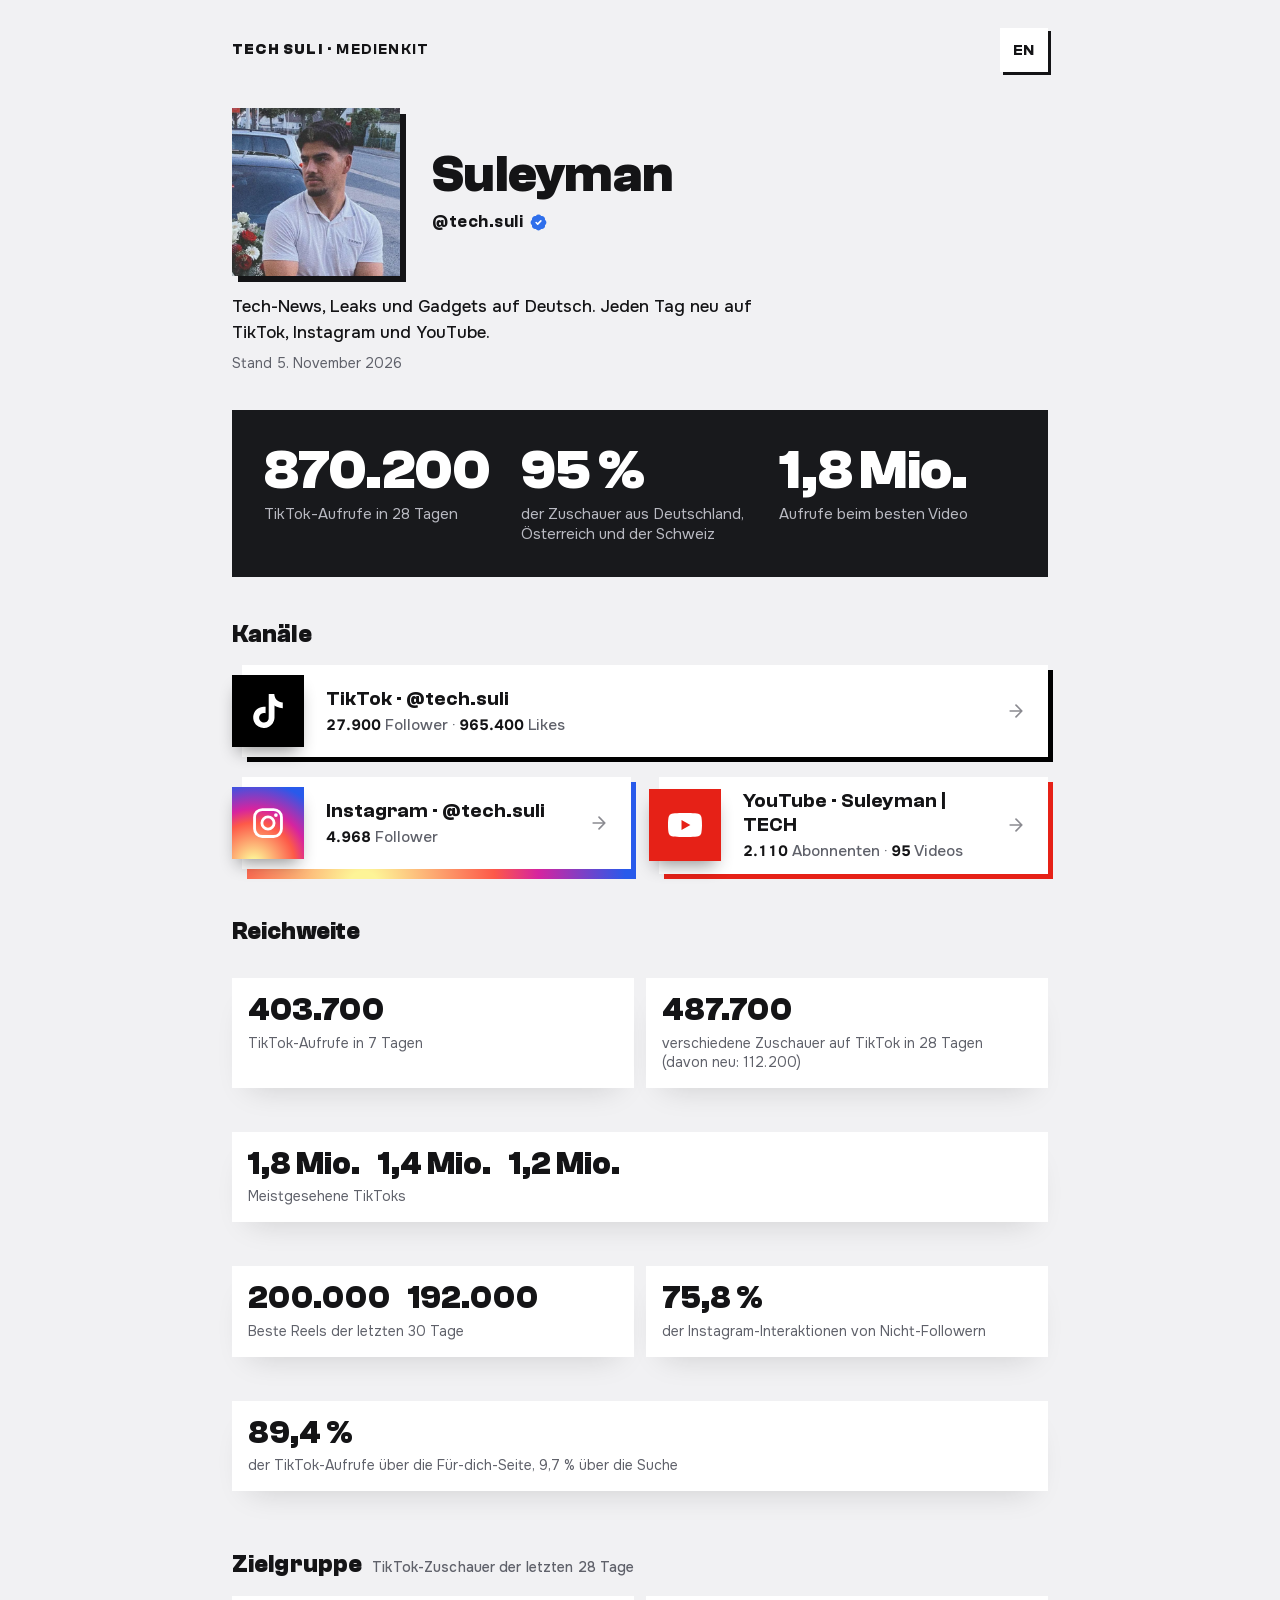
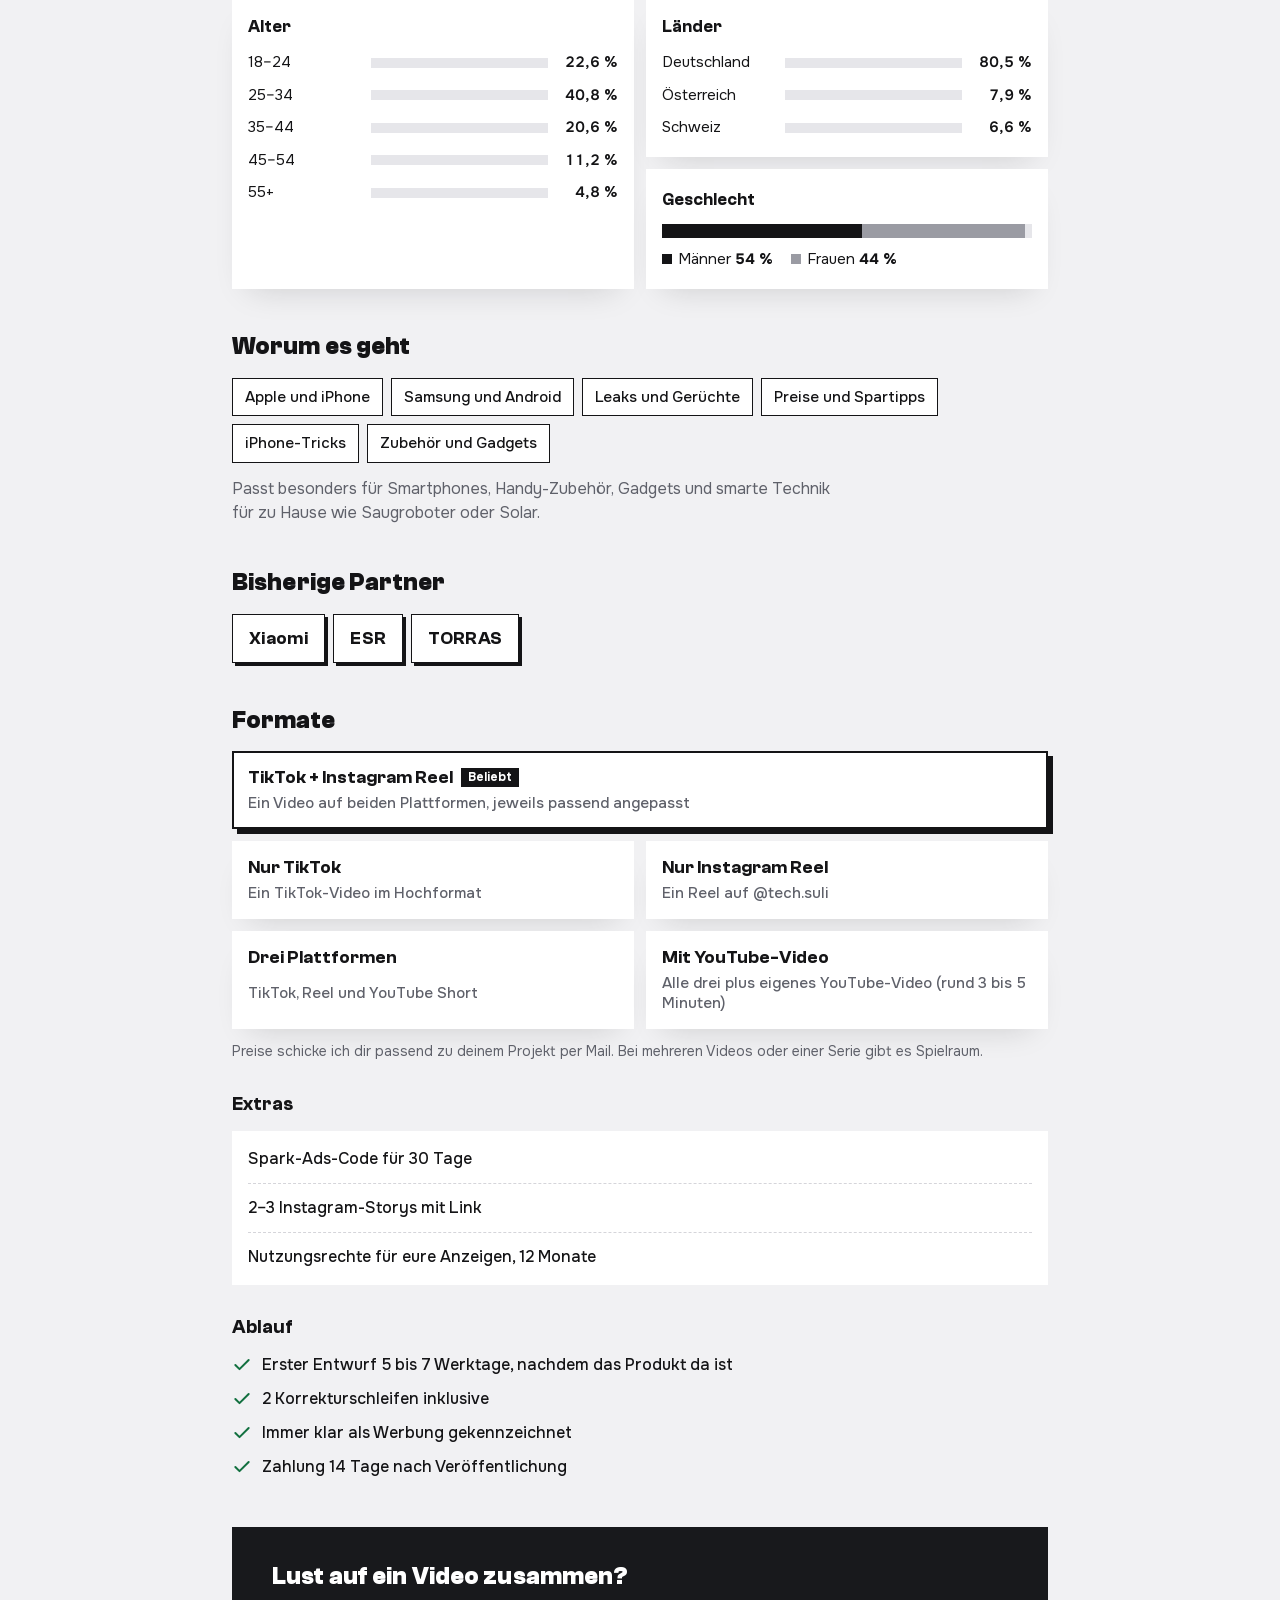
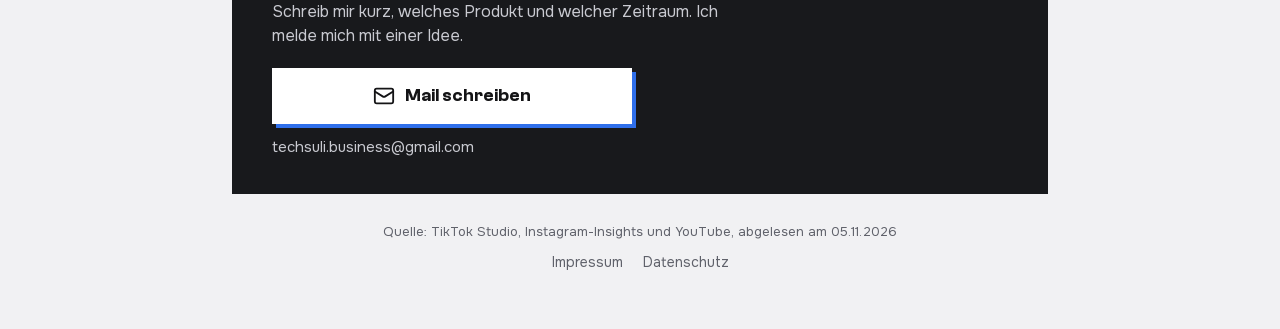
==== kit-ywsc4a/index.html @ cb1f0271 "Medienkit online (Zahlen vom 05.11.2026, ohne Preise) Co-Authored-By: Claude Opus 5.5 <noreply@anthr" ====
<!doctype html>
<html lang="de">
<head>
<meta charset="utf-8">
<meta name="viewport" content="width=device-width, initial-scale=1, viewport-fit=cover">
<title>Tech Suli · Medienkit</title>
<meta name="robots" content="noindex, nofollow, noarchive, nosnippet, noimageindex">
<meta name="googlebot" content="noindex, nofollow">
<meta name="referrer" content="no-referrer">
<meta name="description" content="Zahlen, Zielgruppe und Formate von @tech.suli">
<meta name="theme-color" content="#F1F1F3">
<meta property="og:title" content="Tech Suli · Medienkit">
<meta property="og:description" content="Zahlen, Zielgruppe und Formate von @tech.suli">
<meta property="og:image" content="https://techsuli.de/assets/hero.jpg">
<link rel="alternate" hreflang="en" href="https://techsuli.de/kit-ywsc4a/en/">
<link rel="icon" type="image/png" sizes="96x96" href="../assets/favicon.png?v=2">
<link rel="apple-touch-icon" href="../assets/apple-touch-icon.png?v=2">
<link rel="preload" href="../assets/fonts/clash-grotesk-700.woff2" as="font" type="font/woff2" crossorigin>
<link rel="stylesheet" href="../assets/fonts.css">
<style>
  :root {
    --page: #F1F1F3;
    --band: #18191C;
    --card: #FFFFFF;
    --ink: #141416;
    --ink-2: #5F616A;
    --soft: #E6E6EA;
    --ok: #12703F;
    --blue: #2F6FEB;
    --font: "Clash Grotesk", "Onest", system-ui, sans-serif;
    --body: "Onest", system-ui, sans-serif;
    --ease-out: cubic-bezier(.16, 1, .3, 1);
  }
  *, *::before, *::after { box-sizing: border-box; }
  html { -webkit-text-size-adjust: 100%; }
  body {
    margin: 0; background: var(--page); color: var(--ink);
    font-family: var(--body); font-size: 1rem; line-height: 1.5;
    -webkit-font-smoothing: antialiased; min-height: 100dvh;
  }
  ::selection { background: var(--ink); color: #fff; }
  a { color: inherit; }
  img { display: block; max-width: 100%; }
  :focus-visible { outline: 3px solid var(--blue); outline-offset: 3px; }
  h1, h2, .num, .t, .brand { font-family: var(--font); }
  .wrap { max-width: 880px; margin: 0 auto; padding: max(16px, env(safe-area-inset-top)) 16px 40px; }

  .top { display: flex; align-items: center; justify-content: space-between; gap: 12px; }
  .brand { font-size: .9375rem; font-weight: 600; letter-spacing: .08em; text-transform: uppercase; }
  .brand b { font-weight: 700; }
  .lang {
    display: grid; place-items: center; min-width: 48px; height: 44px; padding: 0 12px;
    background: var(--card); font-family: var(--font); font-weight: 600; letter-spacing: .04em;
    text-decoration: none; box-shadow: 3px 3px 0 var(--ink);
    transition: background-color .2s var(--ease-out), color .2s var(--ease-out);
  }
  .lang:hover { background: var(--ink); color: #fff; }

  /* Kopf: Foto mit hartem Schatten, daneben Name */
  .hero { display: grid; grid-template-columns: 112px minmax(0, 1fr); gap: 20px; align-items: center; margin-top: 24px; }
  .photo { position: relative; aspect-ratio: 1; }
  .photo::before { content: ""; position: absolute; inset: 6px -6px -6px 6px; background: var(--ink); }
  .photo img { position: relative; width: 100%; height: 100%; object-fit: cover; object-position: 55% 18%; }
  h1 { margin: 0; font-size: clamp(2rem, 9vw, 3.25rem); font-weight: 700; line-height: 1; letter-spacing: .005em; }
  .handle { display: inline-flex; align-items: center; gap: 6px; margin: 8px 0 0; font-family: var(--font); font-size: 1.0625rem; font-weight: 600; letter-spacing: .03em; }
  .handle svg { width: 19px; height: 19px; color: var(--blue); }
  .bio { margin: 18px 0 0; font-size: 1.0625rem; font-weight: 500; max-width: 46ch; }
  .stand { margin: 8px 0 0; color: var(--ink-2); font-size: .875rem; }

  /* Dunkles Band mit den drei wichtigsten Zahlen */
  .band { margin: 28px -16px 0; padding: 26px 16px; background: var(--band); color: #fff; display: grid; gap: 20px; }
  .band .num { display: block; font-size: clamp(2.5rem, 13vw, 3.5rem); font-weight: 700; line-height: 1; letter-spacing: -.01em; font-variant-numeric: tabular-nums; }
  .band .lbl { display: block; margin-top: 6px; color: #B9BAC2; font-size: .9375rem; line-height: 1.35; max-width: 28ch; }

  section { margin-top: 44px; }
  h2 { margin: 0 0 16px; font-size: 1.5rem; font-weight: 700; line-height: 1.2; letter-spacing: .005em; display: flex; align-items: baseline; gap: 10px; flex-wrap: wrap; }
  h2 small { font-family: var(--body); font-size: .875rem; font-weight: 500; color: var(--ink-2); }

  /* Kanäle wie auf techsuli.de: weiße Karte, schwarze Kachel steht links heraus, Schatten in Logo-Farbe */
  .channels { list-style: none; margin: 0; padding: 0; display: grid; gap: 20px; }
  .channels li { position: relative; }
  .channels li::before { content: ""; position: absolute; left: 15px; right: -5px; top: 5px; bottom: -5px; background: var(--c, var(--ink)); }
  .item {
    position: relative; z-index: 1;
    display: grid; grid-template-columns: minmax(0, 1fr) 22px; align-items: center; gap: 12px;
    min-height: 92px; margin-left: 10px; padding: 12px 20px 12px 84px;
    background: var(--card); text-decoration: none;
    transition: transform .25s var(--ease-out);
  }
  .item:hover { transform: translate(-2px, -2px); }
  .item:active { transform: translate(3px, 3px); }
  .tile {
    position: absolute; left: -10px; top: 50%; transform: translateY(-50%);
    width: 72px; height: 72px; display: grid; place-items: center;
    color: #fff; box-shadow: 0 10px 16px -6px rgba(20, 20, 22, .45);
  }
  .tile svg { width: 34px; height: 34px; }
  .tt { background: #000; }
  .yt { background: #E62117; }
  .ig { background: radial-gradient(circle at 30% 107%, #fdf497 0%, #fdf497 5%, #fd5949 45%, #d6249f 60%, #285AEB 90%); }
  .c-ig { --c: radial-gradient(circle at 30% 107%, #fdf497 0%, #fdf497 5%, #fd5949 45%, #d6249f 60%, #285AEB 90%); }
  .t { display: block; font-size: 1.25rem; font-weight: 600; line-height: 1.2; }
  .s { display: block; margin-top: 4px; color: var(--ink-2); font-size: .9375rem; font-weight: 500; line-height: 1.35; }
  .s b { color: var(--ink); font-weight: 700; font-variant-numeric: tabular-nums; }
  .arrow { width: 20px; height: 20px; color: #8A8A90; transition: transform .25s var(--ease-out), color .25s var(--ease-out); }
  .item:hover .arrow { transform: translateX(3px); color: var(--ink); }

  /* Kacheln mit Zahlen */
  .stats { display: grid; grid-template-columns: 1fr 1fr; gap: 12px; }
  .stat { background: var(--card); padding: 16px; box-shadow: 0 16px 32px -18px rgba(20, 20, 22, .18); }
  .stat.wide { grid-column: 1 / -1; }
  .stat .num { display: block; font-size: clamp(1.625rem, 7vw, 2rem); font-weight: 700; line-height: 1.05; font-variant-numeric: tabular-nums; }
  .stat .lbl { display: block; margin-top: 6px; color: var(--ink-2); font-size: .875rem; line-height: 1.35; }
  .tops { display: flex; flex-wrap: wrap; gap: 6px 18px; }
  .tops .num { display: inline; }

  /* Balken für Zielgruppe */
  .aud { display: grid; gap: 12px; }
  .box { background: var(--card); padding: 18px 16px; box-shadow: 0 16px 32px -18px rgba(20, 20, 22, .18); }
  .box h3 { margin: 0 0 12px; font-family: var(--font); font-size: 1.0625rem; font-weight: 600; }
  .bars { list-style: none; margin: 0; padding: 0; display: grid; gap: 10px; }
  .bar { display: grid; grid-template-columns: 7.5em minmax(0, 1fr) 4em; align-items: center; gap: 10px; font-size: .9375rem; }
  .bar span:last-child { text-align: right; font-weight: 600; font-variant-numeric: tabular-nums; }
  .track { height: 10px; background: var(--soft); }
  .fill { height: 100%; width: var(--w); background: var(--ink); transform-origin: left; }
  .split { display: flex; height: 14px; margin-top: 4px; }
  .split i { display: block; height: 100%; }
  .split .m { background: var(--ink); }
  .split .w { background: #9A9BA3; }
  .split .o { background: var(--soft); }
  .legend { display: flex; gap: 18px; margin-top: 10px; font-size: .9375rem; }
  .legend b { font-variant-numeric: tabular-nums; }
  .dot { display: inline-block; width: 10px; height: 10px; margin-right: 6px; vertical-align: 0; }

  .chips { list-style: none; margin: 0; padding: 0; display: flex; flex-wrap: wrap; gap: 8px; }
  .chips li { padding: 7px 12px; background: var(--card); border: 1.5px solid var(--ink); font-weight: 500; font-size: .9375rem; }
  .partners li { font-family: var(--font); font-size: 1.125rem; font-weight: 600; letter-spacing: .02em; padding: 10px 16px; box-shadow: 3px 3px 0 var(--ink); }
  .fit { margin: 14px 0 0; color: var(--ink-2); max-width: 60ch; }

  /* Pakete */
  .packs { list-style: none; margin: 0; padding: 0; display: grid; gap: 12px; }
  .pack {
    display: grid; grid-template-columns: minmax(0, 1fr) auto; gap: 4px 16px; align-items: baseline;
    padding: 16px; background: var(--card); box-shadow: 0 16px 32px -18px rgba(20, 20, 22, .18);
  }
  .pack.tip { box-shadow: inset 0 0 0 2px var(--ink), 5px 5px 0 var(--ink); }
  .pack .t { font-size: 1.125rem; }
  .pack .price { font-family: var(--font); font-size: 1.375rem; font-weight: 700; white-space: nowrap; font-variant-numeric: tabular-nums; }
  .pack .s { grid-column: 1 / -1; margin: 0; }
  .tag { display: inline-block; margin-left: 8px; padding: 2px 7px; background: var(--ink); color: #fff; font-family: var(--body); font-size: .75rem; font-weight: 700; vertical-align: 2px; }
  .note { margin: 12px 0 0; color: var(--ink-2); font-size: .875rem; }
  .extras { list-style: none; margin: 0; padding: 4px 16px; background: var(--card); }
  .extras li { display: flex; justify-content: space-between; gap: 16px; padding: 12px 0; border-top: 1.5px dashed #D5D5DA; font-weight: 500; }
  .extras li:first-child { border-top: 0; }
  .extras b { white-space: nowrap; font-variant-numeric: tabular-nums; }
  .steps { list-style: none; margin: 0; padding: 0; display: grid; gap: 10px; }
  .steps li { display: flex; gap: 10px; align-items: flex-start; font-weight: 500; }
  .steps svg { width: 20px; height: 20px; margin-top: 2px; color: var(--ok); flex: none; }
  .sub { margin-top: 28px; }
  .sub h3 { margin: 0 0 12px; font-family: var(--font); font-size: 1.1875rem; font-weight: 600; }

  /* Kontakt */
  .contact { margin-top: 48px; padding: 28px 20px; background: var(--band); color: #fff; }
  .contact h2 { margin-bottom: 8px; }
  .contact p { margin: 0 0 20px; color: #C9CAD1; max-width: 46ch; }
  .mailbtn {
    display: flex; align-items: center; justify-content: center; gap: 10px;
    min-height: 56px; padding: 8px 16px; background: #fff; color: var(--ink);
    font-family: var(--font); font-size: 1.125rem; font-weight: 600; text-decoration: none;
    box-shadow: 4px 4px 0 var(--blue);
    transition: transform .2s var(--ease-out);
  }
  .mailbtn:active { transform: translate(2px, 2px); }
  .mailbtn svg { width: 22px; height: 22px; }
  .addr { display: block; margin-top: 12px; text-align: center; color: #C9CAD1; font-size: .9375rem; overflow-wrap: anywhere; user-select: all; }

  footer { margin-top: 28px; color: var(--ink-2); font-size: .8125rem; text-align: center; padding-bottom: env(safe-area-inset-bottom); }
  footer nav { display: flex; justify-content: center; gap: 20px; margin-top: 10px; font-size: .875rem; }
  footer a { text-decoration: none; }
  footer a:hover { color: var(--ink); text-decoration: underline; text-underline-offset: 3px; }

  @media (prefers-reduced-motion: no-preference) {
    .fill { animation: grow 1s var(--ease-out) both .2s; }
    @keyframes grow { from { transform: scaleX(0); } }
  }
  @media (min-width: 700px) {
    .wrap { padding: 28px 32px 56px; }
    .hero { grid-template-columns: 168px minmax(0, 1fr); gap: 32px; margin-top: 36px; }
    .band { margin: 36px 0 0; padding: 32px; grid-template-columns: repeat(3, 1fr); }
    .channels { grid-template-columns: 1fr 1fr; column-gap: 18px; }
    .channels li:first-child { grid-column: 1 / -1; }
    .aud { grid-template-columns: 1fr 1fr; }
    .aud .box:first-child { grid-row: span 2; }
    .packs { grid-template-columns: 1fr 1fr; }
    .packs li:first-child { grid-column: 1 / -1; }
    .contact { padding: 36px 40px; }
    .mailbtn { max-width: 360px; }
    .addr { text-align: left; }
  }
</style>
</head>
<body>
<svg width="0" height="0" style="position:absolute" aria-hidden="true">
  <symbol id="i-tiktok" viewBox="0 0 24 24"><path fill="currentColor" d="M12.525.02c1.31-.02 2.61-.01 3.91-.02.08 1.53.63 3.09 1.75 4.17 1.12 1.11 2.7 1.62 4.24 1.79v4.03c-1.44-.05-2.89-.35-4.2-.97-.57-.26-1.1-.59-1.62-.93-.01 2.92.01 5.84-.02 8.75-.08 1.4-.54 2.79-1.35 3.94-1.31 1.92-3.58 3.17-5.91 3.21-1.43.08-2.86-.31-4.08-1.03-2.02-1.19-3.44-3.37-3.65-5.71-.02-.5-.03-1-.01-1.49.18-1.9 1.12-3.72 2.58-4.96 1.66-1.44 3.98-2.13 6.15-1.72.02 1.48-.04 2.96-.04 4.44-.99-.32-2.15-.23-3.02.37-.63.41-1.11 1.04-1.36 1.75-.21.51-.15 1.07-.14 1.61.24 1.64 1.82 3.02 3.5 2.87 1.12-.01 2.19-.66 2.77-1.61.19-.33.4-.67.41-1.06.1-1.79.06-3.57.07-5.36.01-4.03-.01-8.05.02-12.07z"/></symbol>
  <symbol id="i-instagram" viewBox="0 0 24 24"><g fill="none" stroke="currentColor" stroke-width="2"><rect x="2.5" y="2.5" width="19" height="19" rx="5.5"/><circle cx="12" cy="12" r="4.3"/></g><circle cx="17.6" cy="6.4" r="1.3" fill="currentColor"/></symbol>
  <symbol id="i-youtube" viewBox="0 0 24 24"><path fill="currentColor" d="M23.498 6.186a3.016 3.016 0 0 0-2.122-2.136C19.505 3.545 12 3.545 12 3.545s-7.505 0-9.377.505A3.017 3.017 0 0 0 .502 6.186C0 8.07 0 12 0 12s0 3.93.502 5.814a3.016 3.016 0 0 0 2.122 2.136c1.871.505 9.376.505 9.376.505s7.505 0 9.377-.505a3.015 3.015 0 0 0 2.122-2.136C24 15.93 24 12 24 12s0-3.93-.502-5.814zM9.545 15.568V8.432L15.818 12l-6.273 3.568z"/></symbol>
  <symbol id="i-mail" viewBox="0 0 24 24"><g fill="none" stroke="currentColor" stroke-width="2" stroke-linecap="round" stroke-linejoin="round"><rect width="20" height="16" x="2" y="4" rx="2"/><path d="m22 7-8.97 5.7a1.94 1.94 0 0 1-2.06 0L2 7"/></g></symbol>
  <symbol id="i-badge" viewBox="0 0 24 24"><path fill="currentColor" d="M3.85 8.62a4 4 0 0 1 4.78-4.77 4 4 0 0 1 6.74 0 4 4 0 0 1 4.78 4.78 4 4 0 0 1 0 6.74 4 4 0 0 1-4.77 4.78 4 4 0 0 1-6.75 0 4 4 0 0 1-4.78-4.77 4 4 0 0 1 0-6.76Z"/><path fill="none" stroke="#fff" stroke-width="2" stroke-linecap="round" stroke-linejoin="round" d="m9 12 2 2 4-4"/></symbol>
  <symbol id="i-check" viewBox="0 0 24 24"><path fill="none" stroke="currentColor" stroke-width="2.4" stroke-linecap="round" stroke-linejoin="round" d="M20 6 9 17l-5-5"/></symbol>
  <symbol id="i-right" viewBox="0 0 24 24"><path fill="none" stroke="currentColor" stroke-width="2" stroke-linecap="round" stroke-linejoin="round" d="M5 12h14m-7-7 7 7-7 7"/></symbol>
</svg>
<main class="wrap">
  <div class="top">
    <span class="brand"><b>Tech Suli</b> · Medienkit</span>
    <a class="lang" href="en/" hreflang="en" lang="en" aria-label="English">EN</a>
  </div>

  <header class="hero">
    <div class="photo"><img src="../assets/hero.webp" width="1000" height="1000" alt="Suleyman"></div>
    <div>
      <h1>Suleyman</h1>
      <p class="handle">@tech.suli <svg aria-hidden="true"><use href="#i-badge"/></svg></p>
    </div>
  </header>
  <p class="bio">Tech-News, Leaks und Gadgets auf Deutsch. Jeden Tag neu auf TikTok, Instagram und YouTube.</p>
  <p class="stand">Stand 5. November 2026</p>

  <div class="band" role="list">
    <p role="listitem" style="margin:0"><span class="num">870.200</span><span class="lbl">TikTok-Aufrufe in 28 Tagen</span></p>
    <p role="listitem" style="margin:0"><span class="num">95 %</span><span class="lbl">der Zuschauer aus Deutschland, Österreich und der Schweiz</span></p>
    <p role="listitem" style="margin:0"><span class="num">1,8 Mio.</span><span class="lbl">Aufrufe beim besten Video</span></p>
  </div>

  <section aria-labelledby="h-kanaele">
    <h2 id="h-kanaele">Kanäle</h2>
    <ul class="channels">
      <li style="--c:#000"><a class="item" href="https://www.tiktok.com/@tech.suli" target="_blank" rel="noopener noreferrer">
        <span class="tile tt"><svg aria-hidden="true"><use href="#i-tiktok"/></svg></span>
        <span><span class="t">TikTok · @tech.suli</span><span class="s"><b>27.900</b> Follower · <b>965.400</b> Likes</span></span>
        <svg class="arrow" aria-hidden="true"><use href="#i-right"/></svg>
      </a></li>
      <li class="c-ig"><a class="item" href="https://www.instagram.com/tech.suli/" target="_blank" rel="noopener noreferrer">
        <span class="tile ig"><svg aria-hidden="true"><use href="#i-instagram"/></svg></span>
        <span><span class="t">Instagram · @tech.suli</span><span class="s"><b>4.968</b> Follower</span></span>
        <svg class="arrow" aria-hidden="true"><use href="#i-right"/></svg>
      </a></li>
      <li style="--c:#E62117"><a class="item" href="https://www.youtube.com/@TechSulii" target="_blank" rel="noopener noreferrer">
        <span class="tile yt"><svg aria-hidden="true"><use href="#i-youtube"/></svg></span>
        <span><span class="t">YouTube · Suleyman | TECH</span><span class="s"><b>2.110</b> Abonnenten · <b>95</b> Videos</span></span>
        <svg class="arrow" aria-hidden="true"><use href="#i-right"/></svg>
      </a></li>
    </ul>
  </section>

  <section aria-labelledby="h-reich">
    <h2 id="h-reich">Reichweite</h2>
    <div class="stats">
      <p class="stat"><span class="num">403.700</span><span class="lbl">TikTok-Aufrufe in 7 Tagen</span></p>
      <p class="stat"><span class="num">487.700</span><span class="lbl">verschiedene Zuschauer auf TikTok in 28 Tagen (davon neu: 112.200)</span></p>
      <p class="stat wide"><span class="tops"><span class="num">1,8 Mio.</span><span class="num">1,4 Mio.</span><span class="num">1,2 Mio.</span></span><span class="lbl">Meistgesehene TikToks</span></p>
      <p class="stat"><span class="tops"><span class="num">200.000</span><span class="num">192.000</span></span><span class="lbl">Beste Reels der letzten 30 Tage</span></p>
      <p class="stat"><span class="num">75,8 %</span><span class="lbl">der Instagram-Interaktionen von Nicht-Followern</span></p>
      <p class="stat wide"><span class="num">89,4 %</span><span class="lbl">der TikTok-Aufrufe über die Für-dich-Seite, 9,7 % über die Suche</span></p>
    </div>
  </section>

  <section aria-labelledby="h-ziel">
    <h2 id="h-ziel">Zielgruppe <small>TikTok-Zuschauer der letzten 28 Tage</small></h2>
    <div class="aud">
      <div class="box"><h3>Alter</h3><ul class="bars">
<li class="bar"><span>18–24</span><span class="track"><span class="fill" style="--w:45.2%"></span></span><span>22,6 %</span></li>
<li class="bar"><span>25–34</span><span class="track"><span class="fill" style="--w:81.6%"></span></span><span>40,8 %</span></li>
<li class="bar"><span>35–44</span><span class="track"><span class="fill" style="--w:41.2%"></span></span><span>20,6 %</span></li>
<li class="bar"><span>45–54</span><span class="track"><span class="fill" style="--w:22.4%"></span></span><span>11,2 %</span></li>
<li class="bar"><span>55+</span><span class="track"><span class="fill" style="--w:9.6%"></span></span><span>4,8 %</span></li>
      </ul></div>
      <div class="box"><h3>Länder</h3><ul class="bars">
<li class="bar"><span>Deutschland</span><span class="track"><span class="fill" style="--w:80.5%"></span></span><span>80,5 %</span></li>
<li class="bar"><span>Österreich</span><span class="track"><span class="fill" style="--w:7.9%"></span></span><span>7,9 %</span></li>
<li class="bar"><span>Schweiz</span><span class="track"><span class="fill" style="--w:6.6%"></span></span><span>6,6 %</span></li>
      </ul></div>
      <div class="box"><h3>Geschlecht</h3>
        <div class="split" aria-hidden="true"><i class="m" style="width:54%"></i><i class="w" style="width:44%"></i><i class="o" style="width:2%"></i></div>
        <p class="legend" style="margin-bottom:0"><span><i class="dot" style="background:var(--ink)"></i>Männer <b>54 %</b></span><span><i class="dot" style="background:#9A9BA3"></i>Frauen <b>44 %</b></span></p>
      </div>
    </div>
  </section>

  <section aria-labelledby="h-themen">
    <h2 id="h-themen">Worum es geht</h2>
    <ul class="chips"><li>Apple und iPhone</li><li>Samsung und Android</li><li>Leaks und Gerüchte</li><li>Preise und Spartipps</li><li>iPhone-Tricks</li><li>Zubehör und Gadgets</li></ul>
    <p class="fit">Passt besonders für Smartphones, Handy-Zubehör, Gadgets und smarte Technik für zu Hause wie Saugroboter oder Solar.</p>
  </section>

  <section aria-labelledby="h-partner">
    <h2 id="h-partner">Bisherige Partner</h2>
    <ul class="chips partners"><li>Xiaomi</li><li>ESR</li><li>TORRAS</li></ul>
  </section>

  <section aria-labelledby="h-pakete">
    <h2 id="h-pakete">Formate</h2>
    <ul class="packs">
<li class="pack tip"><span class="t">TikTok + Instagram Reel<span class="tag">Beliebt</span></span><p class="s">Ein Video auf beiden Plattformen, jeweils passend angepasst</p></li>
<li class="pack"><span class="t">Nur TikTok</span><p class="s">Ein TikTok-Video im Hochformat</p></li>
<li class="pack"><span class="t">Nur Instagram Reel</span><p class="s">Ein Reel auf @tech.suli</p></li>
<li class="pack"><span class="t">Drei Plattformen</span><p class="s">TikTok, Reel und YouTube Short</p></li>
<li class="pack"><span class="t">Mit YouTube-Video</span><p class="s">Alle drei plus eigenes YouTube-Video (rund 3 bis 5 Minuten)</p></li>
    </ul>
    <p class="note">Preise schicke ich dir passend zu deinem Projekt per Mail. Bei mehreren Videos oder einer Serie gibt es Spielraum.</p>
    <div class="sub"><h3>Extras</h3><ul class="extras">
<li><span>Spark-Ads-Code für 30 Tage</span></li>
<li><span>2–3 Instagram-Storys mit Link</span></li>
<li><span>Nutzungsrechte für eure Anzeigen, 12 Monate</span></li>
    </ul></div>
    <div class="sub"><h3>Ablauf</h3><ul class="steps">
<li><svg aria-hidden="true"><use href="#i-check"/></svg><span>Erster Entwurf 5 bis 7 Werktage, nachdem das Produkt da ist</span></li>
<li><svg aria-hidden="true"><use href="#i-check"/></svg><span>2 Korrekturschleifen inklusive</span></li>
<li><svg aria-hidden="true"><use href="#i-check"/></svg><span>Immer klar als Werbung gekennzeichnet</span></li>
<li><svg aria-hidden="true"><use href="#i-check"/></svg><span>Zahlung 14 Tage nach Veröffentlichung</span></li>
    </ul></div>
  </section>

  <section class="contact" aria-labelledby="h-kontakt">
    <h2 id="h-kontakt">Lust auf ein Video zusammen?</h2>
    <p>Schreib mir kurz, welches Produkt und welcher Zeitraum. Ich melde mich mit einer Idee.</p>
    <a class="mailbtn" href="mailto:techsuli.business@gmail.com?subject=Kooperation%20mit%20%40tech.suli"><svg aria-hidden="true"><use href="#i-mail"/></svg>Mail schreiben</a>
    <span class="addr">techsuli.business@gmail.com</span>
  </section>

  <footer>
    <p style="margin:0">Quelle: TikTok Studio, Instagram-Insights und YouTube, abgelesen am 05.11.2026</p>
    <nav><a href="../impressum.html">Impressum</a><a href="../datenschutz.html">Datenschutz</a></nav>
  </footer>
</main>
</body>
</html>
---- assets/fonts.css ----
/* Lokal gehostet (kein Google-Server-Aufruf, DSGVO-freundlich) */
@font-face {
  font-family: "Schibsted Grotesk";
  src: url("fonts/schibsted-normal-400-900.woff2") format("woff2");
  font-weight: 400 900;
  font-style: normal;
  font-display: swap;
}
@font-face {
  font-family: "Onest";
  src: url("fonts/onest-normal-300-800.woff2") format("woff2");
  font-weight: 300 800;
  font-style: normal;
  font-display: swap;
}
/* Clash Grotesk von Fontshare (ITF Free Font License), lokal gehostet */
@font-face {
  font-family: "Clash Grotesk";
  src: url("fonts/clash-grotesk-500.woff2") format("woff2");
  font-weight: 500;
  font-style: normal;
  font-display: swap;
}
@font-face {
  font-family: "Clash Grotesk";
  src: url("fonts/clash-grotesk-600.woff2") format("woff2");
  font-weight: 600;
  font-style: normal;
  font-display: swap;
}
@font-face {
  font-family: "Clash Grotesk";
  src: url("fonts/clash-grotesk-700.woff2") format("woff2");
  font-weight: 700;
  font-style: normal;
  font-display: swap;
}
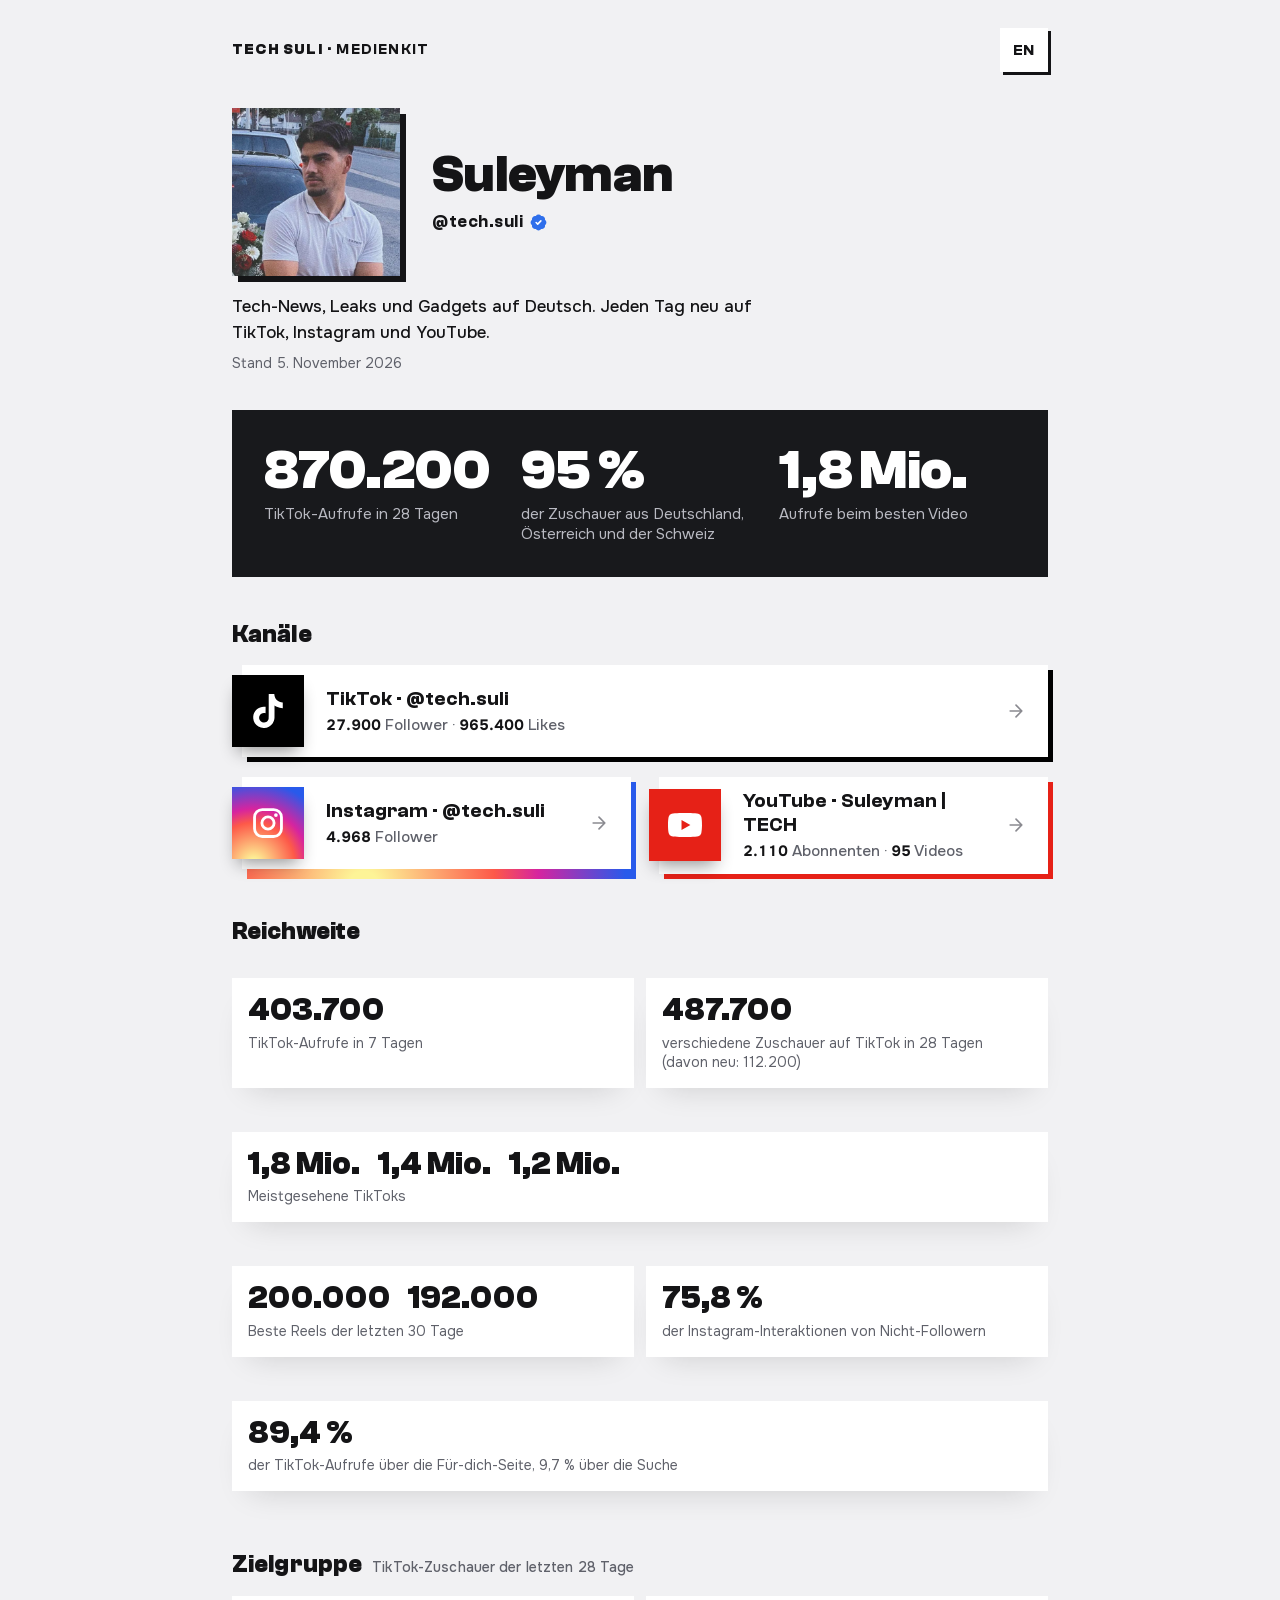
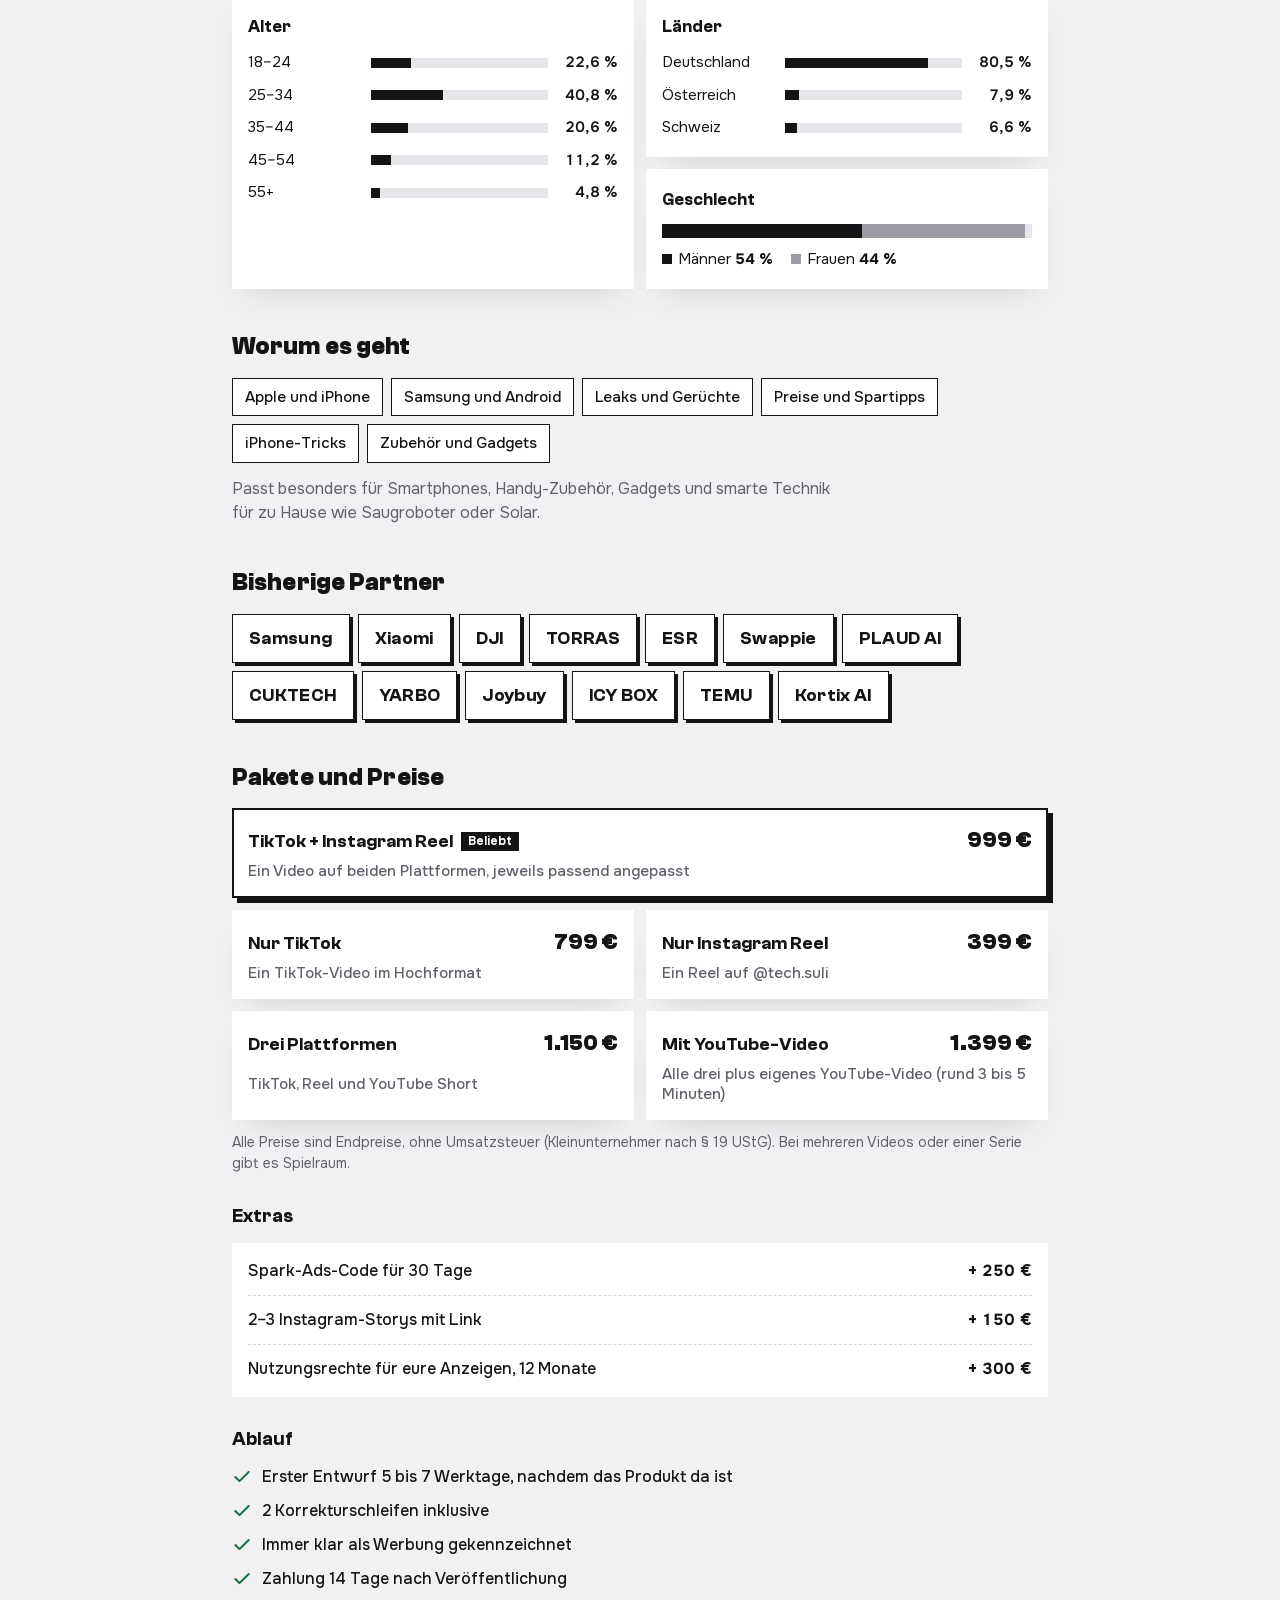
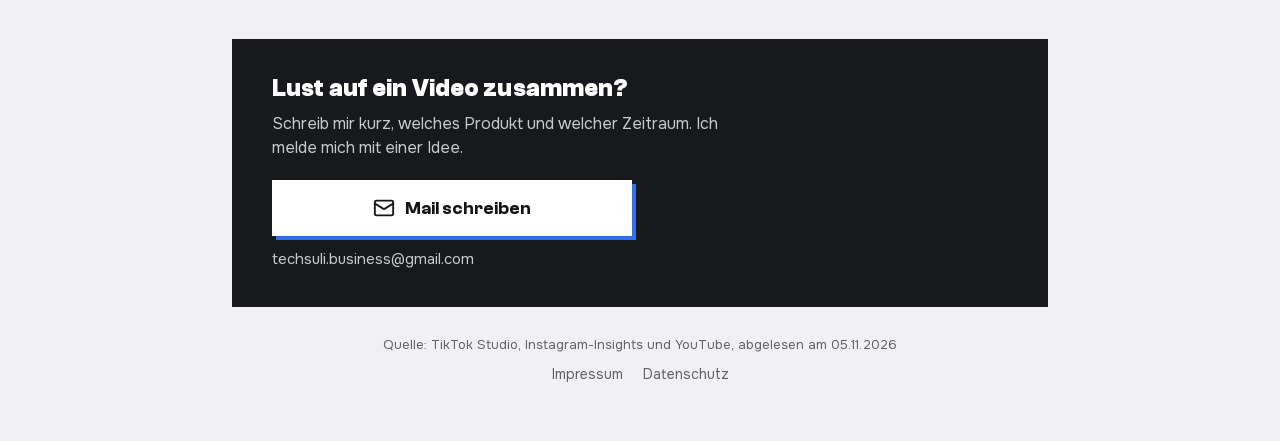
==== commit aa5209c5: "Medienkit: Preise, alle bisherigen Partner, Balken gefüllt" ====
--- a/kit-ywsc4a/index.html
+++ b/kit-ywsc4a/index.html
@@ -121,8 +121,8 @@
   .bars { list-style: none; margin: 0; padding: 0; display: grid; gap: 10px; }
   .bar { display: grid; grid-template-columns: 7.5em minmax(0, 1fr) 4em; align-items: center; gap: 10px; font-size: .9375rem; }
   .bar span:last-child { text-align: right; font-weight: 600; font-variant-numeric: tabular-nums; }
-  .track { height: 10px; background: var(--soft); }
-  .fill { height: 100%; width: var(--w); background: var(--ink); transform-origin: left; }
+  .track { display: block; height: 10px; background: var(--soft); }
+  .fill { display: block; height: 100%; width: var(--w); background: var(--ink); transform-origin: left; }
   .split { display: flex; height: 14px; margin-top: 4px; }
   .split i { display: block; height: 100%; }
   .split .m { background: var(--ink); }
@@ -268,11 +268,11 @@
     <h2 id="h-ziel">Zielgruppe <small>TikTok-Zuschauer der letzten 28 Tage</small></h2>
     <div class="aud">
       <div class="box"><h3>Alter</h3><ul class="bars">
-<li class="bar"><span>18–24</span><span class="track"><span class="fill" style="--w:45.2%"></span></span><span>22,6 %</span></li>
-<li class="bar"><span>25–34</span><span class="track"><span class="fill" style="--w:81.6%"></span></span><span>40,8 %</span></li>
-<li class="bar"><span>35–44</span><span class="track"><span class="fill" style="--w:41.2%"></span></span><span>20,6 %</span></li>
-<li class="bar"><span>45–54</span><span class="track"><span class="fill" style="--w:22.4%"></span></span><span>11,2 %</span></li>
-<li class="bar"><span>55+</span><span class="track"><span class="fill" style="--w:9.6%"></span></span><span>4,8 %</span></li>
+<li class="bar"><span>18–24</span><span class="track"><span class="fill" style="--w:22.6%"></span></span><span>22,6 %</span></li>
+<li class="bar"><span>25–34</span><span class="track"><span class="fill" style="--w:40.8%"></span></span><span>40,8 %</span></li>
+<li class="bar"><span>35–44</span><span class="track"><span class="fill" style="--w:20.6%"></span></span><span>20,6 %</span></li>
+<li class="bar"><span>45–54</span><span class="track"><span class="fill" style="--w:11.2%"></span></span><span>11,2 %</span></li>
+<li class="bar"><span>55+</span><span class="track"><span class="fill" style="--w:4.8%"></span></span><span>4,8 %</span></li>
       </ul></div>
       <div class="box"><h3>Länder</h3><ul class="bars">
 <li class="bar"><span>Deutschland</span><span class="track"><span class="fill" style="--w:80.5%"></span></span><span>80,5 %</span></li>
@@ -294,23 +294,23 @@
 
   <section aria-labelledby="h-partner">
     <h2 id="h-partner">Bisherige Partner</h2>
-    <ul class="chips partners"><li>Xiaomi</li><li>ESR</li><li>TORRAS</li></ul>
+    <ul class="chips partners"><li>Samsung</li><li>Xiaomi</li><li>DJI</li><li>TORRAS</li><li>ESR</li><li>Swappie</li><li>PLAUD AI</li><li>CUKTECH</li><li>YARBO</li><li>Joybuy</li><li>ICY BOX</li><li>TEMU</li><li>Kortix AI</li></ul>
   </section>
 
   <section aria-labelledby="h-pakete">
-    <h2 id="h-pakete">Formate</h2>
+    <h2 id="h-pakete">Pakete und Preise</h2>
     <ul class="packs">
-<li class="pack tip"><span class="t">TikTok + Instagram Reel<span class="tag">Beliebt</span></span><p class="s">Ein Video auf beiden Plattformen, jeweils passend angepasst</p></li>
-<li class="pack"><span class="t">Nur TikTok</span><p class="s">Ein TikTok-Video im Hochformat</p></li>
-<li class="pack"><span class="t">Nur Instagram Reel</span><p class="s">Ein Reel auf @tech.suli</p></li>
-<li class="pack"><span class="t">Drei Plattformen</span><p class="s">TikTok, Reel und YouTube Short</p></li>
-<li class="pack"><span class="t">Mit YouTube-Video</span><p class="s">Alle drei plus eigenes YouTube-Video (rund 3 bis 5 Minuten)</p></li>
+<li class="pack tip"><span class="t">TikTok + Instagram Reel<span class="tag">Beliebt</span></span><span class="price">999 €</span><p class="s">Ein Video auf beiden Plattformen, jeweils passend angepasst</p></li>
+<li class="pack"><span class="t">Nur TikTok</span><span class="price">799 €</span><p class="s">Ein TikTok-Video im Hochformat</p></li>
+<li class="pack"><span class="t">Nur Instagram Reel</span><span class="price">399 €</span><p class="s">Ein Reel auf @tech.suli</p></li>
+<li class="pack"><span class="t">Drei Plattformen</span><span class="price">1.150 €</span><p class="s">TikTok, Reel und YouTube Short</p></li>
+<li class="pack"><span class="t">Mit YouTube-Video</span><span class="price">1.399 €</span><p class="s">Alle drei plus eigenes YouTube-Video (rund 3 bis 5 Minuten)</p></li>
     </ul>
-    <p class="note">Preise schicke ich dir passend zu deinem Projekt per Mail. Bei mehreren Videos oder einer Serie gibt es Spielraum.</p>
+    <p class="note">Alle Preise sind Endpreise, ohne Umsatzsteuer (Kleinunternehmer nach § 19 UStG). Bei mehreren Videos oder einer Serie gibt es Spielraum.</p>
     <div class="sub"><h3>Extras</h3><ul class="extras">
-<li><span>Spark-Ads-Code für 30 Tage</span></li>
-<li><span>2–3 Instagram-Storys mit Link</span></li>
-<li><span>Nutzungsrechte für eure Anzeigen, 12 Monate</span></li>
+<li><span>Spark-Ads-Code für 30 Tage</span><b>+ 250 €</b></li>
+<li><span>2–3 Instagram-Storys mit Link</span><b>+ 150 €</b></li>
+<li><span>Nutzungsrechte für eure Anzeigen, 12 Monate</span><b>+ 300 €</b></li>
     </ul></div>
     <div class="sub"><h3>Ablauf</h3><ul class="steps">
 <li><svg aria-hidden="true"><use href="#i-check"/></svg><span>Erster Entwurf 5 bis 7 Werktage, nachdem das Produkt da ist</span></li>
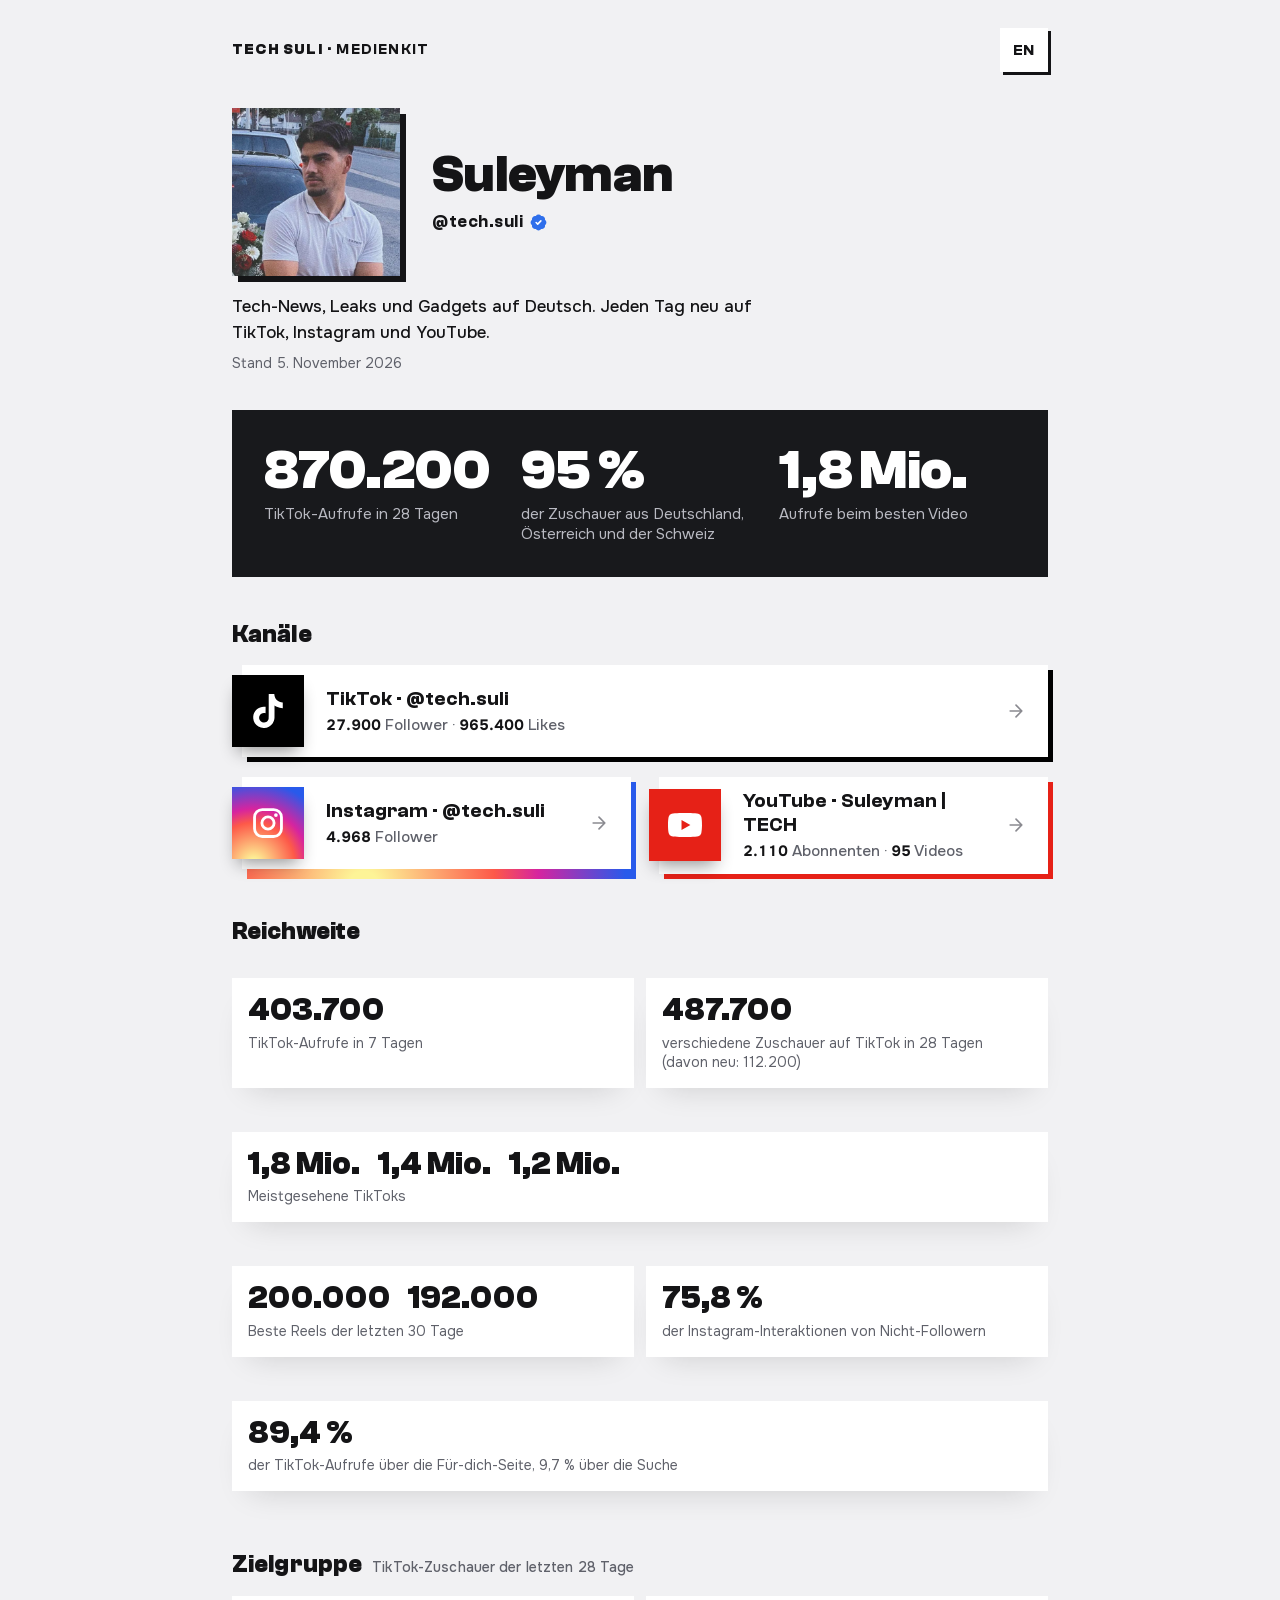
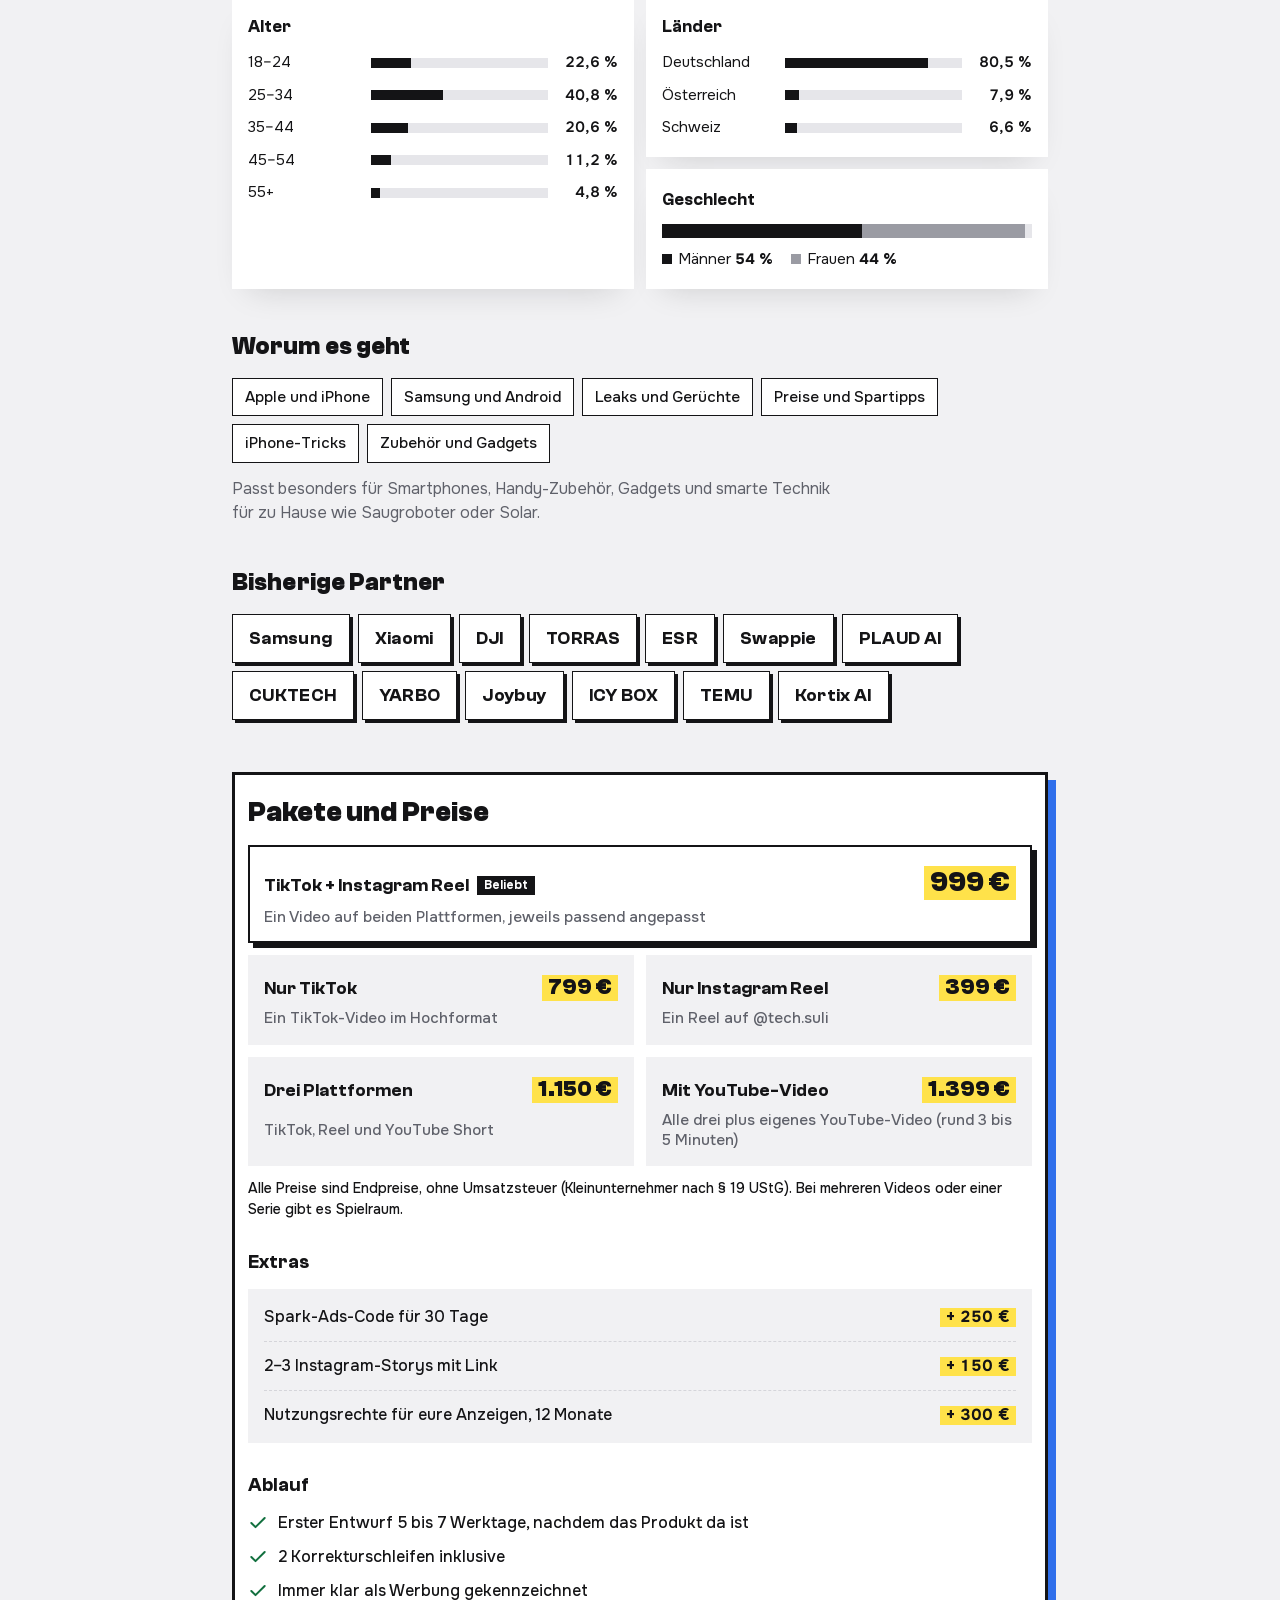
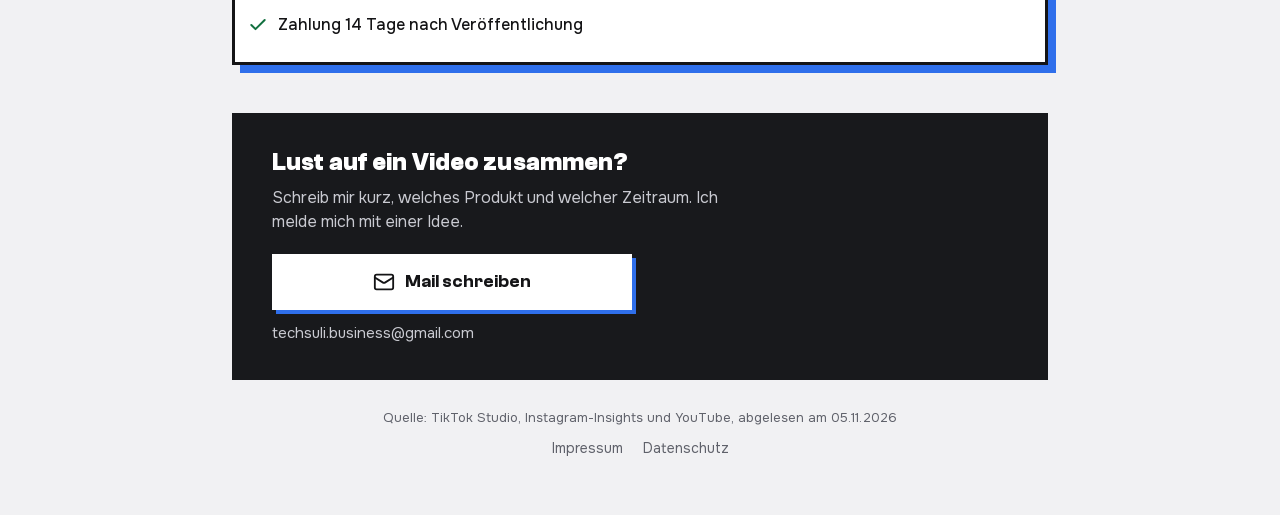
==== commit 1f8b4132: "Medienkit: Preis-Bereich hervorgehoben" ====
--- a/kit-ywsc4a/index.html
+++ b/kit-ywsc4a/index.html
@@ -26,6 +26,7 @@
     --ink-2: #5F616A;
     --soft: #E6E6EA;
     --ok: #12703F;
+    --mark: #FFE24A;
     --blue: #2F6FEB;
     --font: "Clash Grotesk", "Onest", system-ui, sans-serif;
     --body: "Onest", system-ui, sans-serif;
@@ -147,6 +148,14 @@
   .pack .t { font-size: 1.125rem; }
   .pack .price { font-family: var(--font); font-size: 1.375rem; font-weight: 700; white-space: nowrap; font-variant-numeric: tabular-nums; }
   .pack .s { grid-column: 1 / -1; margin: 0; }
+  /* Preis-Bereich hebt sich ab: weißer Rahmen mit hartem blauem Schatten, Preise mit gelbem Textmarker */
+  .prices { margin-top: 52px; padding: 24px 16px 28px; background: var(--card); box-shadow: inset 0 0 0 3px var(--ink), 8px 8px 0 var(--blue); }
+  .prices h2 { font-size: 1.75rem; }
+  .prices .pack, .prices .extras { background: var(--page); box-shadow: none; }
+  .prices .pack.tip { background: var(--card); box-shadow: inset 0 0 0 2px var(--ink), 5px 5px 0 var(--ink); }
+  .prices .price, .prices .extras b { padding: 0 6px; background: linear-gradient(transparent 12%, var(--mark) 12%, var(--mark) 92%, transparent 92%); }
+  .prices .pack.tip .price { font-size: 1.75rem; }
+  .prices .note { color: var(--ink); font-weight: 500; }
   .tag { display: inline-block; margin-left: 8px; padding: 2px 7px; background: var(--ink); color: #fff; font-family: var(--body); font-size: .75rem; font-weight: 700; vertical-align: 2px; }
   .note { margin: 12px 0 0; color: var(--ink-2); font-size: .875rem; }
   .extras { list-style: none; margin: 0; padding: 4px 16px; background: var(--card); }
@@ -297,7 +306,7 @@
     <ul class="chips partners"><li>Samsung</li><li>Xiaomi</li><li>DJI</li><li>TORRAS</li><li>ESR</li><li>Swappie</li><li>PLAUD AI</li><li>CUKTECH</li><li>YARBO</li><li>Joybuy</li><li>ICY BOX</li><li>TEMU</li><li>Kortix AI</li></ul>
   </section>
 
-  <section aria-labelledby="h-pakete">
+  <section class="prices" aria-labelledby="h-pakete">
     <h2 id="h-pakete">Pakete und Preise</h2>
     <ul class="packs">
 <li class="pack tip"><span class="t">TikTok + Instagram Reel<span class="tag">Beliebt</span></span><span class="price">999 €</span><p class="s">Ein Video auf beiden Plattformen, jeweils passend angepasst</p></li>
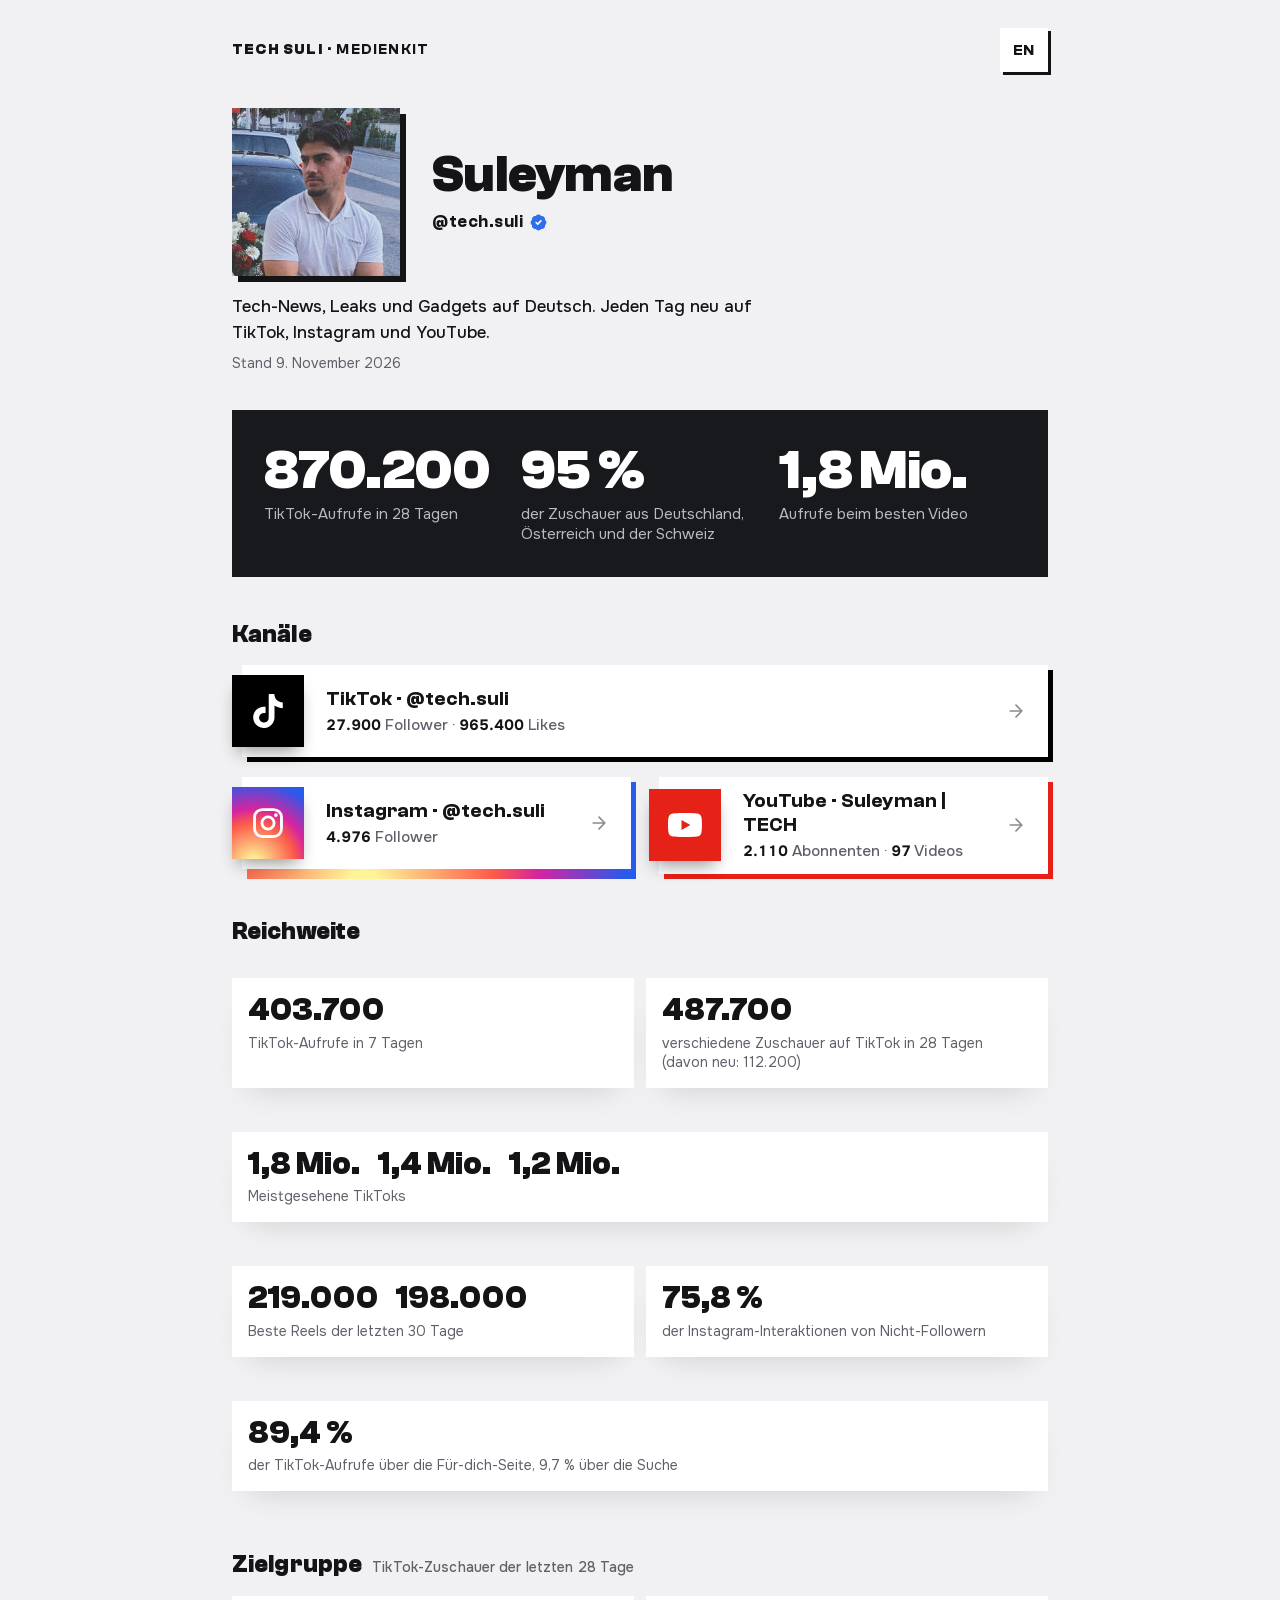
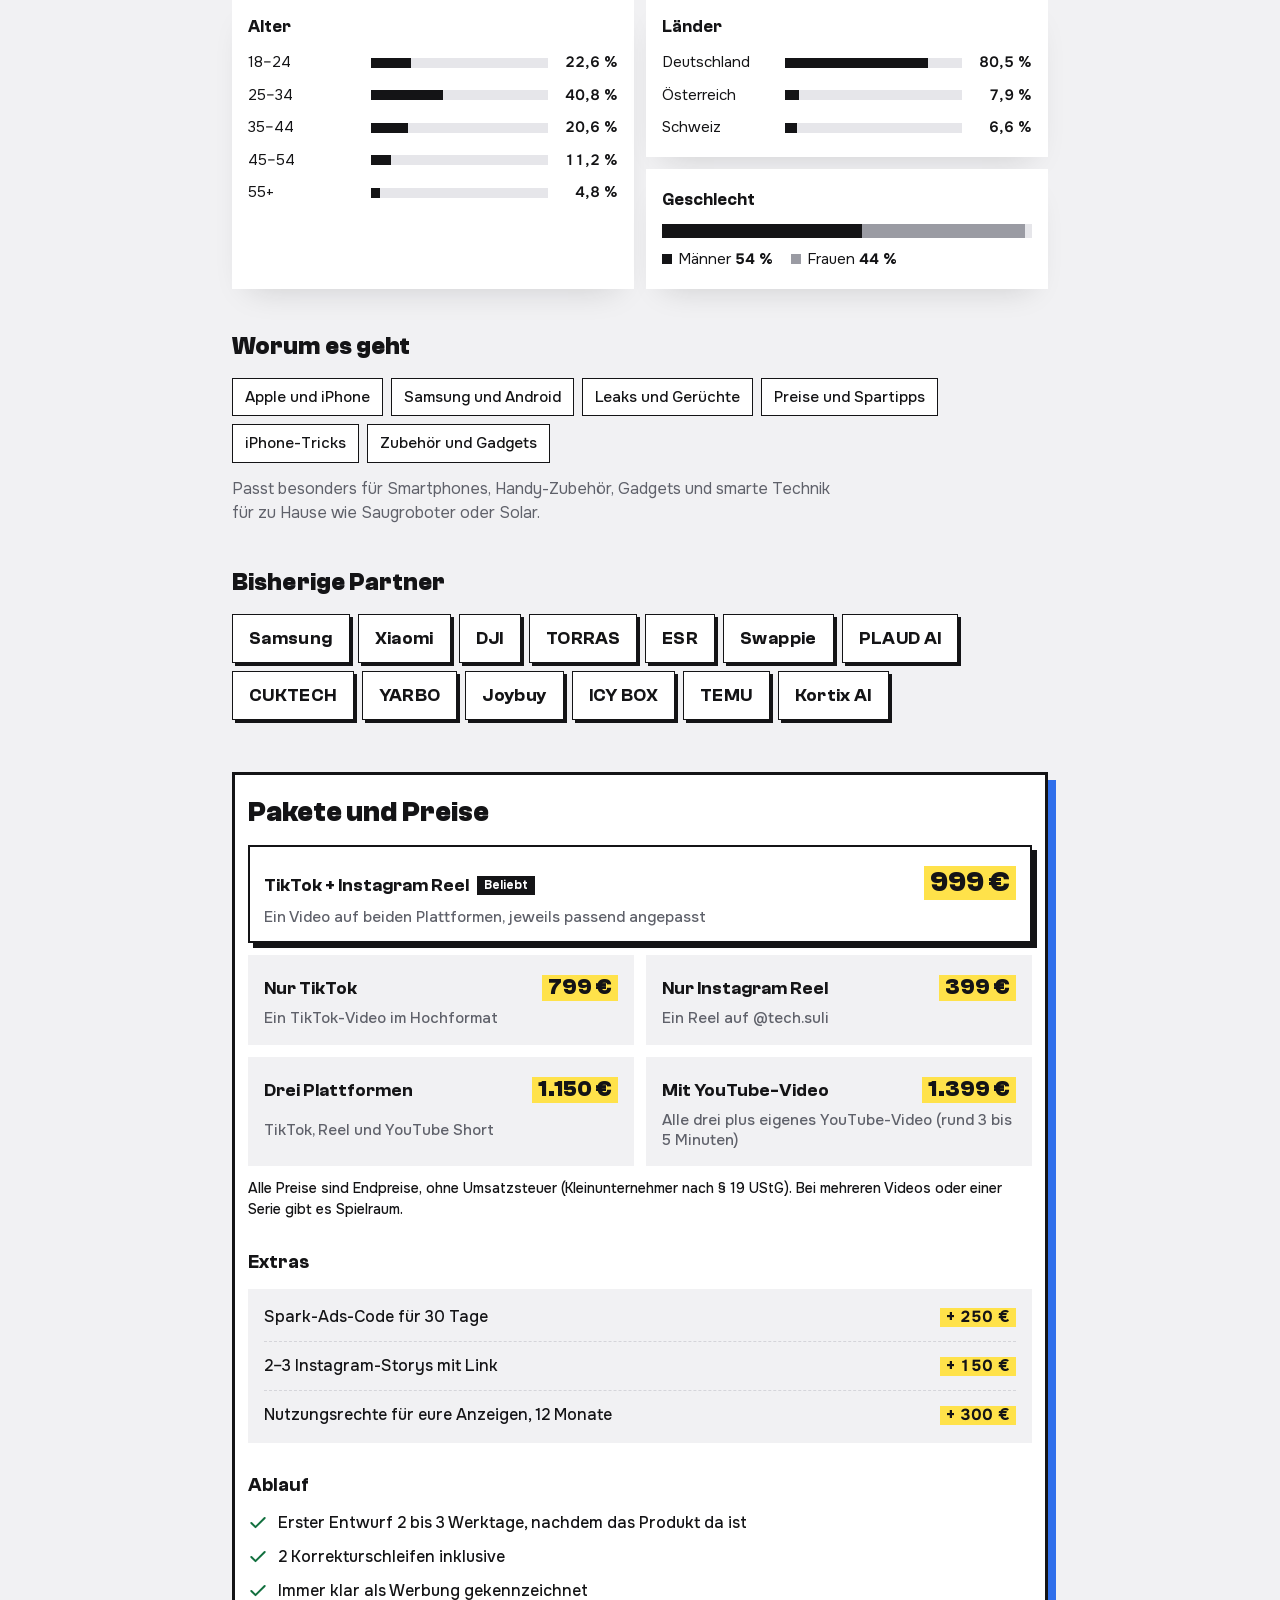
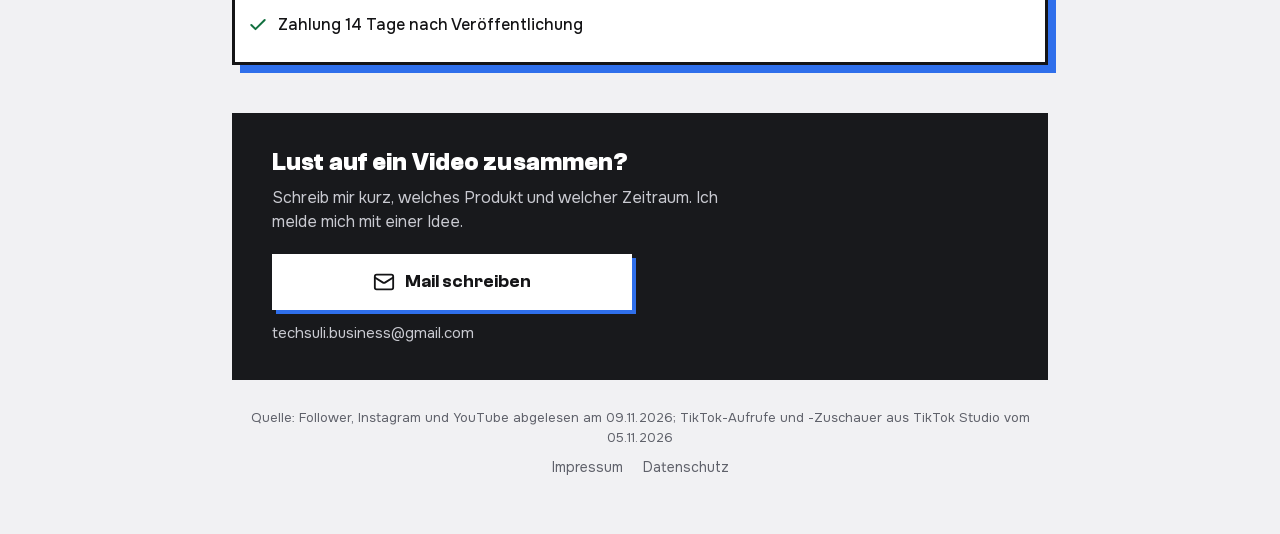
==== commit 57d210be: "Medienkit: erster Entwurf in 2 bis 3 Werktagen Co-Authored-By: Claude Opus 5.5 <noreply@anthropic.co" ====
--- a/kit-ywsc4a/index.html
+++ b/kit-ywsc4a/index.html
@@ -232,7 +232,7 @@
     </div>
   </header>
   <p class="bio">Tech-News, Leaks und Gadgets auf Deutsch. Jeden Tag neu auf TikTok, Instagram und YouTube.</p>
-  <p class="stand">Stand 5. November 2026</p>
+  <p class="stand">Stand 9. November 2026</p>
 
   <div class="band" role="list">
     <p role="listitem" style="margin:0"><span class="num">870.200</span><span class="lbl">TikTok-Aufrufe in 28 Tagen</span></p>
@@ -250,12 +250,12 @@
       </a></li>
       <li class="c-ig"><a class="item" href="https://www.instagram.com/tech.suli/" target="_blank" rel="noopener noreferrer">
         <span class="tile ig"><svg aria-hidden="true"><use href="#i-instagram"/></svg></span>
-        <span><span class="t">Instagram · @tech.suli</span><span class="s"><b>4.968</b> Follower</span></span>
+        <span><span class="t">Instagram · @tech.suli</span><span class="s"><b>4.976</b> Follower</span></span>
         <svg class="arrow" aria-hidden="true"><use href="#i-right"/></svg>
       </a></li>
       <li style="--c:#E62117"><a class="item" href="https://www.youtube.com/@TechSulii" target="_blank" rel="noopener noreferrer">
         <span class="tile yt"><svg aria-hidden="true"><use href="#i-youtube"/></svg></span>
-        <span><span class="t">YouTube · Suleyman | TECH</span><span class="s"><b>2.110</b> Abonnenten · <b>95</b> Videos</span></span>
+        <span><span class="t">YouTube · Suleyman | TECH</span><span class="s"><b>2.110</b> Abonnenten · <b>97</b> Videos</span></span>
         <svg class="arrow" aria-hidden="true"><use href="#i-right"/></svg>
       </a></li>
     </ul>
@@ -267,7 +267,7 @@
       <p class="stat"><span class="num">403.700</span><span class="lbl">TikTok-Aufrufe in 7 Tagen</span></p>
       <p class="stat"><span class="num">487.700</span><span class="lbl">verschiedene Zuschauer auf TikTok in 28 Tagen (davon neu: 112.200)</span></p>
       <p class="stat wide"><span class="tops"><span class="num">1,8 Mio.</span><span class="num">1,4 Mio.</span><span class="num">1,2 Mio.</span></span><span class="lbl">Meistgesehene TikToks</span></p>
-      <p class="stat"><span class="tops"><span class="num">200.000</span><span class="num">192.000</span></span><span class="lbl">Beste Reels der letzten 30 Tage</span></p>
+      <p class="stat"><span class="tops"><span class="num">219.000</span><span class="num">198.000</span></span><span class="lbl">Beste Reels der letzten 30 Tage</span></p>
       <p class="stat"><span class="num">75,8 %</span><span class="lbl">der Instagram-Interaktionen von Nicht-Followern</span></p>
       <p class="stat wide"><span class="num">89,4 %</span><span class="lbl">der TikTok-Aufrufe über die Für-dich-Seite, 9,7 % über die Suche</span></p>
     </div>
@@ -322,7 +322,7 @@
 <li><span>Nutzungsrechte für eure Anzeigen, 12 Monate</span><b>+ 300 €</b></li>
     </ul></div>
     <div class="sub"><h3>Ablauf</h3><ul class="steps">
-<li><svg aria-hidden="true"><use href="#i-check"/></svg><span>Erster Entwurf 5 bis 7 Werktage, nachdem das Produkt da ist</span></li>
+<li><svg aria-hidden="true"><use href="#i-check"/></svg><span>Erster Entwurf 2 bis 3 Werktage, nachdem das Produkt da ist</span></li>
 <li><svg aria-hidden="true"><use href="#i-check"/></svg><span>2 Korrekturschleifen inklusive</span></li>
 <li><svg aria-hidden="true"><use href="#i-check"/></svg><span>Immer klar als Werbung gekennzeichnet</span></li>
 <li><svg aria-hidden="true"><use href="#i-check"/></svg><span>Zahlung 14 Tage nach Veröffentlichung</span></li>
@@ -337,7 +337,7 @@
   </section>
 
   <footer>
-    <p style="margin:0">Quelle: TikTok Studio, Instagram-Insights und YouTube, abgelesen am 05.11.2026</p>
+    <p style="margin:0">Quelle: Follower, Instagram und YouTube abgelesen am 09.11.2026; TikTok-Aufrufe und -Zuschauer aus TikTok Studio vom 05.11.2026</p>
     <nav><a href="../impressum.html">Impressum</a><a href="../datenschutz.html">Datenschutz</a></nav>
   </footer>
 </main>
